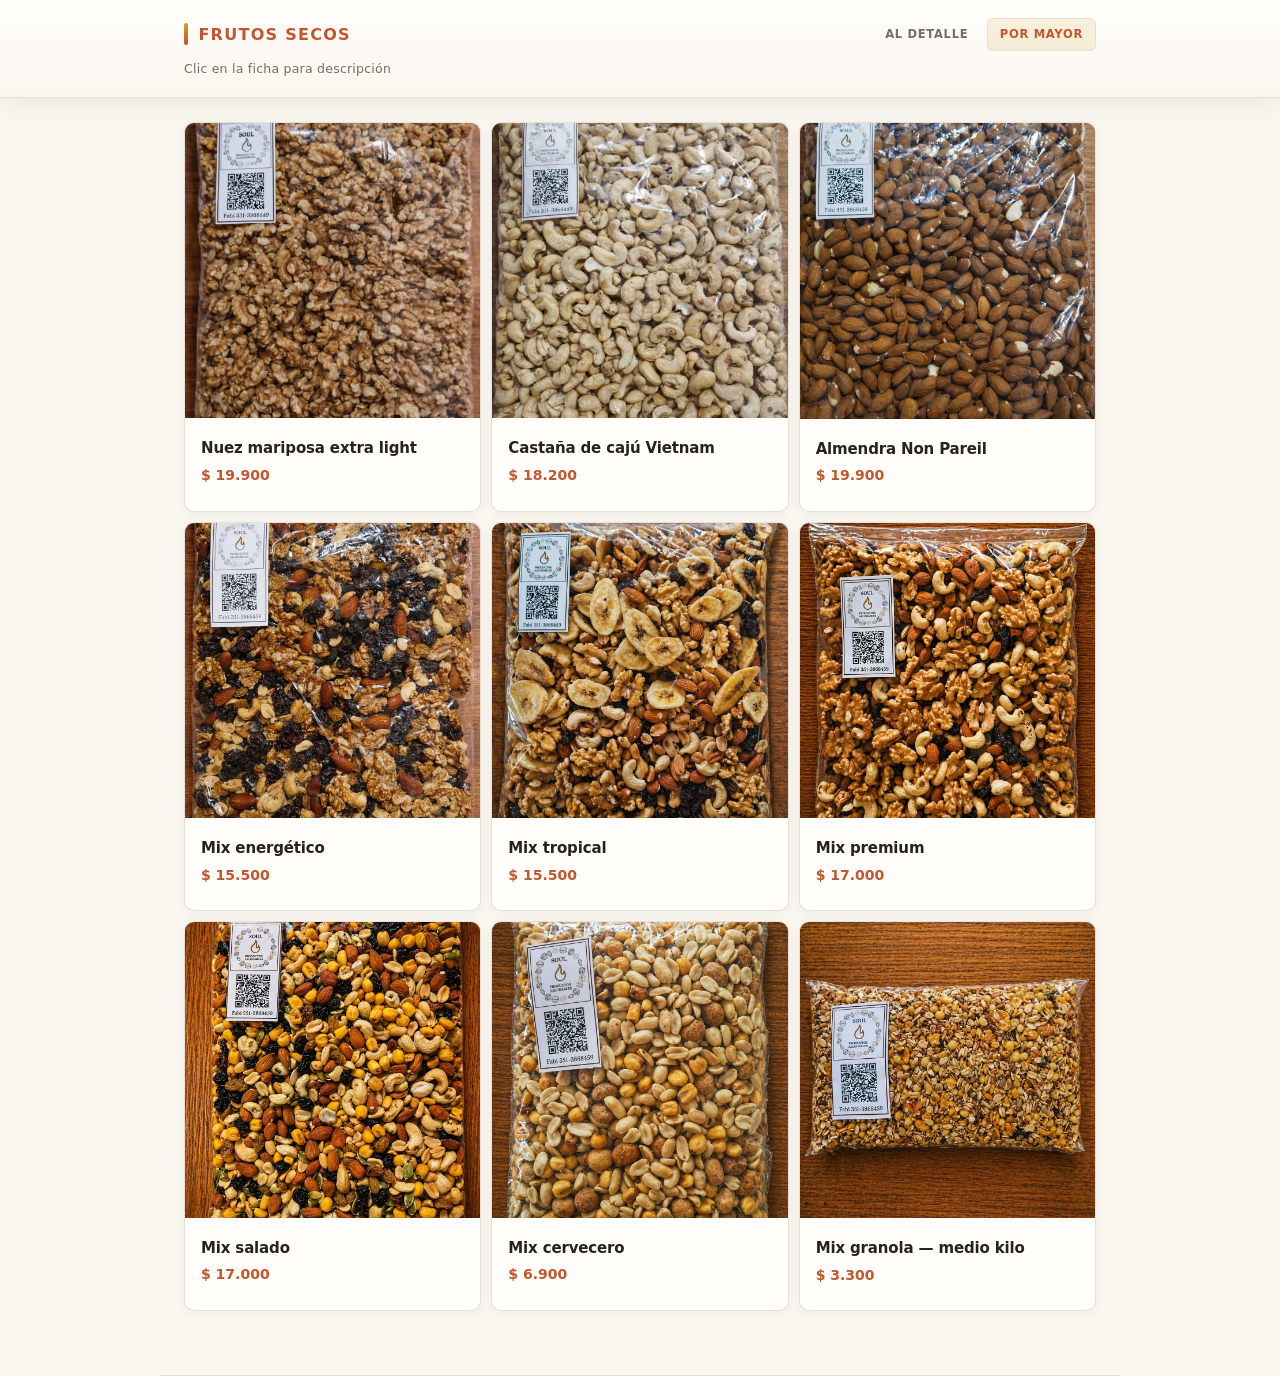
==== por-mayor.html @ 5885e84c "Catálogo minorista y por mayor: productos, precios, nav y página mayorista sin WhatsApp en cards Mad" ====
<!DOCTYPE html>
<html lang="es">
  <head>
    <meta charset="UTF-8" />
    <meta name="viewport" content="width=device-width, initial-scale=1" />
    <title>Catálogo por mayor — Frutos secos</title>
    <link rel="stylesheet" href="styles.css" />
  </head>
  <body>
    <header class="site-header">
      <div class="header-inner">
        <div class="header-brand-row">
          <div class="header-brand">
            <span class="header-mark" aria-hidden="true"></span>
            <h1>Frutos secos</h1>
          </div>
          <nav class="site-nav" aria-label="Catálogo">
            <a href="index.html" class="site-nav-link">Al detalle</a>
            <a
              href="por-mayor.html"
              class="site-nav-link is-active"
              aria-current="page"
              >Por mayor</a
            >
          </nav>
        </div>
        <p class="header-tagline">Clic en la ficha para descripción</p>
      </div>
    </header>

    <main id="catalogo" class="catalogo" aria-live="polite"></main>

    <div
      id="modal-overlay"
      class="modal-overlay"
      aria-hidden="true"
      role="dialog"
      aria-modal="true"
      aria-labelledby="modal-titulo"
    >
      <div class="modal" role="document">
        <button
          type="button"
          class="modal-cerrar"
          id="modal-cerrar"
          aria-label="Cerrar"
        >
          Cerrar
        </button>
        <img id="modal-img" class="modal-img" src="" alt="" />
        <div class="modal-contenido">
          <h2 id="modal-titulo"></h2>
          <div id="modal-precio" class="precio"></div>
          <p id="modal-desc"></p>
          <a
            id="modal-wa"
            class="btn-wa"
            href="#"
            target="_blank"
            rel="noopener noreferrer"
            >WhatsApp</a
          >
        </div>
      </div>
    </div>

    <script>
      window.CATALOGO_OPTS = { whatsappEnCard: false };
    </script>
    <script src="products-mayor.js"></script>
    <script src="app.js"></script>
  </body>
</html>
---- styles.css ----
:root {
  --bg: #faf6f0;
  --surface: #fffefb;
  --line: #e8ddd4;
  --text: #2a2218;
  --muted: #7a6c5e;
  --accent: #c2562e;
  --accent-hover: #a34725;
  --accent-soft: rgba(194, 86, 46, 0.1);
  --gold: #c9a227;
  --gold-soft: rgba(201, 162, 39, 0.14);
  --wa: #1fa855;
  --wa-hover: #198f48;
  --focus: #c2562e;
}

*,
*::before,
*::after {
  box-sizing: border-box;
}

body {
  margin: 0;
  font-family: system-ui, -apple-system, sans-serif;
  background: var(--bg);
  color: var(--text);
  line-height: 1.6;
  font-weight: 400;
  font-size: 15px;
  min-height: 100vh;
  -webkit-font-smoothing: antialiased;
}

/* Barra superior */
.site-header {
  width: 100%;
  margin: 0;
  padding: 0;
  background: linear-gradient(
    180deg,
    #fffefb 0%,
    #faf6f0 100%
  );
  border-bottom: 1px solid var(--line);
  box-shadow: 0 1px 0 rgba(255, 255, 255, 0.8) inset,
    0 8px 24px rgba(42, 34, 24, 0.06);
  position: sticky;
  top: 0;
  z-index: 50;
}

.header-inner {
  max-width: 960px;
  margin: 0 auto;
  padding: 1.1rem 1.5rem 1.15rem;
  display: flex;
  flex-direction: column;
  align-items: stretch;
  gap: 0.5rem;
}

.header-brand-row {
  display: flex;
  flex-wrap: wrap;
  align-items: center;
  justify-content: space-between;
  gap: 0.75rem 1rem;
  width: 100%;
  max-width: 100%;
}

.header-brand {
  display: flex;
  align-items: center;
  gap: 0.65rem;
}

.site-nav {
  display: flex;
  align-items: center;
  gap: 0.35rem;
  flex-shrink: 0;
}

.site-nav-link {
  padding: 0.4rem 0.75rem;
  font-size: 0.72rem;
  font-weight: 600;
  letter-spacing: 0.06em;
  text-transform: uppercase;
  text-decoration: none;
  color: var(--muted);
  border-radius: 6px;
  border: 1px solid transparent;
  transition:
    color 0.15s ease,
    background 0.15s ease,
    border-color 0.15s ease;
}

.site-nav-link:hover {
  color: var(--accent);
  background: var(--accent-soft);
}

.site-nav-link.is-active {
  color: var(--accent);
  background: var(--gold-soft);
  border-color: rgba(232, 221, 212, 0.95);
}

.header-mark {
  width: 4px;
  height: 1.35rem;
  border-radius: 2px;
  background: linear-gradient(180deg, var(--gold), var(--accent));
  flex-shrink: 0;
}

.site-header h1 {
  margin: 0;
  font-size: 1rem;
  font-weight: 700;
  letter-spacing: 0.08em;
  text-transform: uppercase;
  color: var(--accent);
  line-height: 1.2;
}

.header-tagline {
  margin: 0;
  color: var(--muted);
  font-size: 0.78rem;
  letter-spacing: 0.02em;
  max-width: 100%;
}

@media (max-width: 520px) {
  .header-brand-row {
    flex-direction: column;
    align-items: flex-start;
  }

  .site-nav {
    width: 100%;
  }

  .site-nav-link {
    flex: 1;
    text-align: center;
  }
}

.catalogo {
  max-width: 960px;
  margin: 0 auto;
  padding: 1.5rem 1.5rem 4rem;
  display: grid;
  grid-template-columns: repeat(auto-fill, minmax(240px, 1fr));
  gap: 10px;
  background: var(--bg);
  border-bottom: 1px solid var(--line);
}

.card {
  background: var(--surface);
  display: flex;
  flex-direction: column;
  cursor: pointer;
  outline: none;
  border-radius: 10px;
  overflow: hidden;
  border: 1px solid rgba(232, 221, 212, 0.9);
  box-shadow: 0 2px 12px rgba(42, 34, 24, 0.05);
  transition: background 0.2s ease, box-shadow 0.2s ease, border-color 0.2s ease;
}

.card:hover {
  background: #fff;
  border-color: var(--gold-soft);
  box-shadow: 0 6px 20px rgba(42, 34, 24, 0.08);
}

.card:focus-visible {
  outline: 2px solid var(--focus);
  outline-offset: 2px;
  z-index: 1;
}

.card-img-wrap {
  aspect-ratio: 1;
  background: linear-gradient(145deg, #f0e4d8 0%, #e8d9c8 100%);
  overflow: hidden;
}

.card-img-wrap img {
  width: 100%;
  height: 100%;
  object-fit: cover;
  display: block;
  transition: transform 0.35s ease;
}

.card:hover .card-img-wrap img {
  transform: scale(1.04);
}

.card-body {
  padding: 1.25rem 1rem 1.5rem;
  display: flex;
  flex-direction: column;
  flex: 1;
  gap: 0.35rem;
}

.card h2 {
  margin: 0;
  font-size: 0.9375rem;
  font-weight: 600;
  line-height: 1.35;
  letter-spacing: -0.01em;
  color: var(--text);
}

.precio {
  font-size: 0.875rem;
  color: var(--accent);
  font-weight: 600;
  font-variant-numeric: tabular-nums;
}

.btn-wa {
  margin-top: 1rem;
  display: inline-flex;
  align-items: center;
  justify-content: center;
  gap: 0.35rem;
  padding: 0.55rem 0.75rem;
  background: var(--wa);
  color: #fff;
  text-decoration: none;
  font-size: 0.6875rem;
  font-weight: 600;
  letter-spacing: 0.07em;
  text-transform: uppercase;
  border: none;
  border-radius: 6px;
  cursor: pointer;
  transition: background 0.2s ease, transform 0.15s ease;
}

.btn-wa:hover {
  background: var(--wa-hover);
  transform: translateY(-1px);
}

.btn-wa:focus-visible {
  outline: 2px solid var(--focus);
  outline-offset: 2px;
}

/* Modal */
.modal-overlay {
  position: fixed;
  inset: 0;
  background: rgba(42, 34, 24, 0.35);
  backdrop-filter: blur(6px);
  -webkit-backdrop-filter: blur(6px);
  display: flex;
  align-items: flex-start;
  justify-content: center;
  padding: 0;
  z-index: 100;
  opacity: 0;
  visibility: hidden;
  transition: opacity 0.2s ease, visibility 0.2s ease;
  overflow-y: auto;
}

.modal-overlay.abierto {
  opacity: 1;
  visibility: visible;
}

.modal {
  background: var(--surface);
  width: 100%;
  max-width: 420px;
  min-height: 100%;
  position: relative;
  border-left: 1px solid var(--line);
  border-right: 1px solid var(--line);
  box-shadow: 0 0 0 1px rgba(194, 86, 46, 0.08);
}

@media (min-width: 440px) {
  .modal-overlay {
    align-items: center;
    padding: 2rem 1rem;
  }

  .modal {
    min-height: auto;
    max-height: min(90vh, 720px);
    overflow: auto;
    border: 1px solid var(--line);
    border-radius: 12px;
    box-shadow:
      0 24px 48px rgba(42, 34, 24, 0.12),
      0 0 0 1px rgba(194, 86, 46, 0.06);
  }

  .modal-img {
    border-radius: 12px 12px 0 0;
  }
}

.modal-cerrar {
  position: absolute;
  top: 0.75rem;
  right: 0.75rem;
  z-index: 2;
  padding: 0.4rem 0.65rem;
  border: none;
  background: rgba(255, 254, 251, 0.92);
  font-size: 0.6875rem;
  font-weight: 600;
  letter-spacing: 0.06em;
  text-transform: uppercase;
  cursor: pointer;
  color: var(--accent);
  border-radius: 6px;
  box-shadow: 0 2px 12px rgba(42, 34, 24, 0.08);
  transition: color 0.15s ease, background 0.15s ease;
}

.modal-cerrar:hover {
  color: var(--accent-hover);
  background: #fff;
}

.modal-img {
  width: 100%;
  aspect-ratio: 1;
  object-fit: cover;
  display: block;
  border-bottom: 1px solid var(--line);
}

.modal-contenido {
  padding: 1.5rem 1.25rem 2rem;
  background: linear-gradient(180deg, var(--surface) 0%, #fff9f4 100%);
}

.modal-contenido h2 {
  margin: 0 0 0.75rem;
  font-size: 1rem;
  font-weight: 600;
  line-height: 1.35;
  letter-spacing: -0.01em;
  padding-right: 0;
  color: var(--text);
}

.modal-contenido .precio {
  margin-bottom: 1.25rem;
  font-size: 0.9375rem;
  color: var(--accent);
  font-weight: 600;
}

.modal-contenido p {
  margin: 0;
  color: var(--muted);
  font-size: 0.875rem;
  line-height: 1.65;
  white-space: pre-wrap;
}

.modal-contenido .btn-wa {
  margin-top: 1.75rem;
  width: 100%;
  border-top: none;
  padding-top: 0.55rem;
}
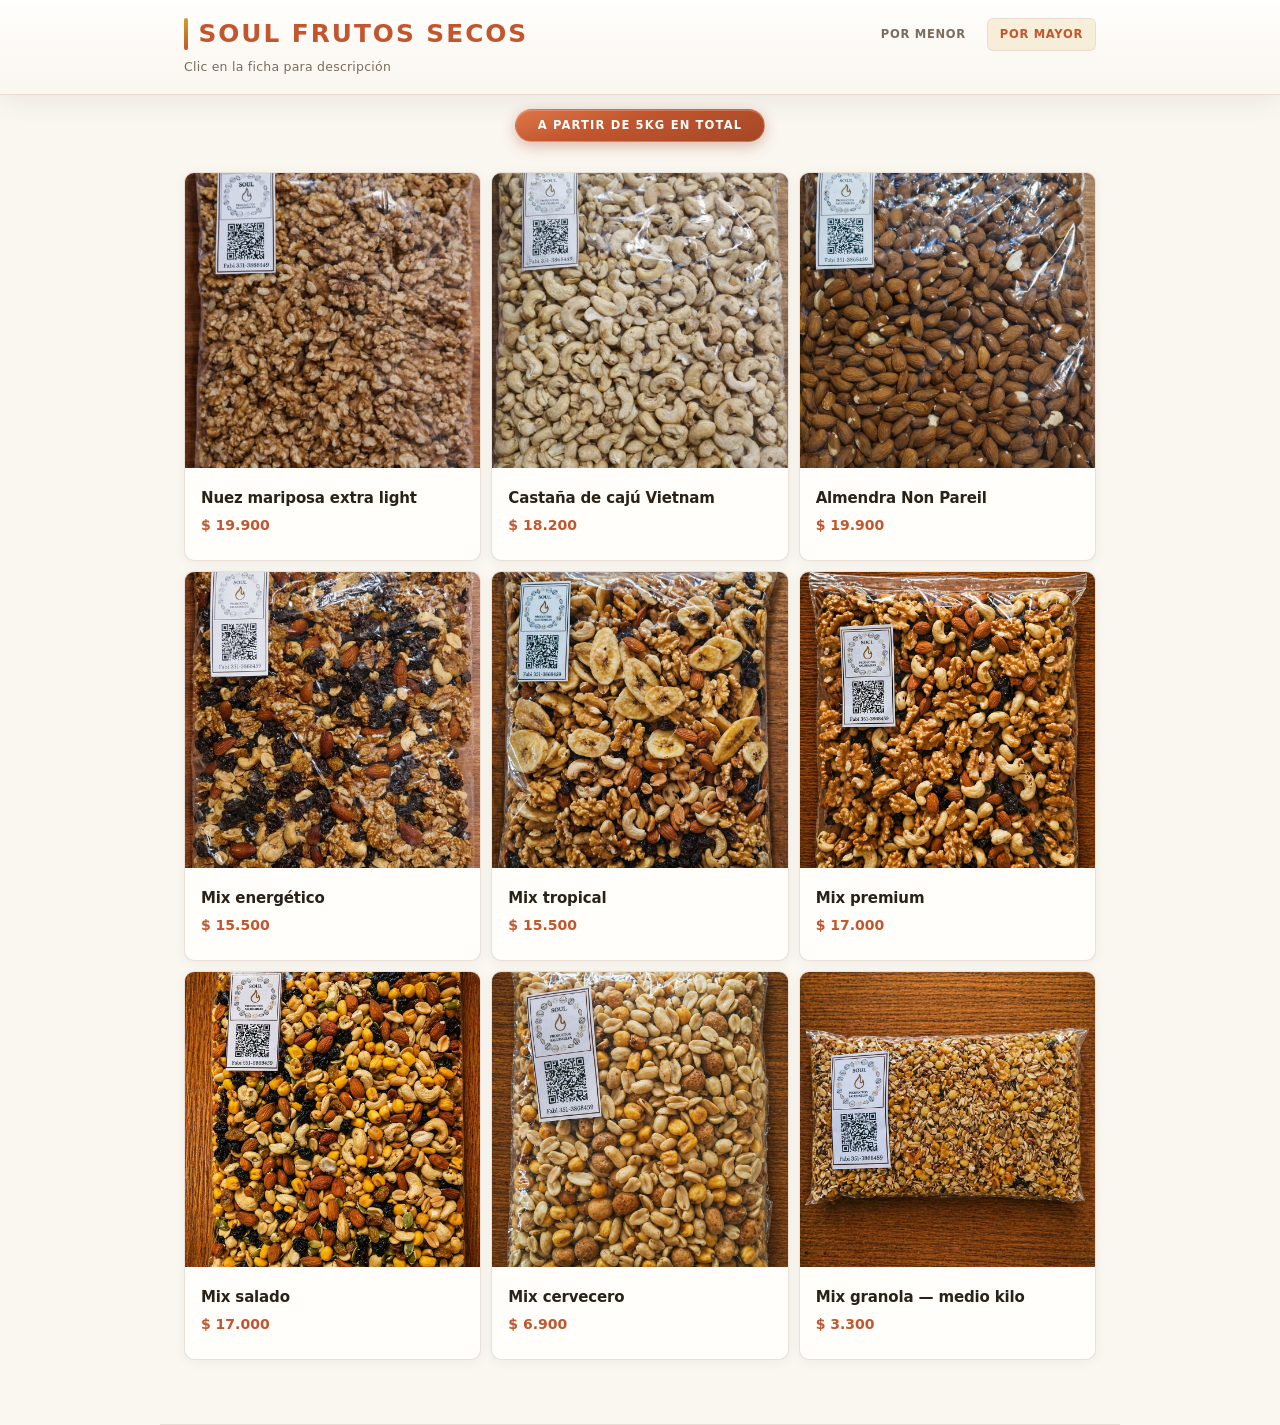
==== commit 9808a4b0: "Header Soul, navegación por menor/mayor, etiqueta naranja bajo el header Made-with: Cursor" ====
--- a/por-mayor.html
+++ b/por-mayor.html
@@ -12,21 +12,27 @@
         <div class="header-brand-row">
           <div class="header-brand">
             <span class="header-mark" aria-hidden="true"></span>
-            <h1>Frutos secos</h1>
+            <h1>Soul frutos secos</h1>
           </div>
-          <nav class="site-nav" aria-label="Catálogo">
-            <a href="index.html" class="site-nav-link">Al detalle</a>
-            <a
-              href="por-mayor.html"
-              class="site-nav-link is-active"
-              aria-current="page"
-              >Por mayor</a
-            >
-          </nav>
+          <div class="header-nav-block">
+            <nav class="site-nav" aria-label="Catálogo">
+              <a href="index.html" class="site-nav-link">Por menor</a>
+              <a
+                href="por-mayor.html"
+                class="site-nav-link is-active"
+                aria-current="page"
+                >Por mayor</a
+              >
+            </nav>
+          </div>
         </div>
         <p class="header-tagline">Clic en la ficha para descripción</p>
       </div>
     </header>
+
+    <div class="catalogo-label-wrap">
+      <p class="catalogo-label">A partir de 5kg en total</p>
+    </div>
 
     <main id="catalogo" class="catalogo" aria-live="polite"></main>
 
--- a/styles.css
+++ b/styles.css
@@ -76,10 +76,20 @@
   gap: 0.65rem;
 }
 
+.header-nav-block {
+  display: flex;
+  flex-direction: column;
+  align-items: stretch;
+  flex-shrink: 0;
+  min-width: min(100%, 220px);
+}
+
 .site-nav {
   display: flex;
   align-items: center;
-  gap: 0.35rem;
+  justify-content: space-between;
+  gap: 0.5rem;
+  width: 100%;
   flex-shrink: 0;
 }
 
@@ -112,7 +122,7 @@
 
 .header-mark {
   width: 4px;
-  height: 1.35rem;
+  height: 2rem;
   border-radius: 2px;
   background: linear-gradient(180deg, var(--gold), var(--accent));
   flex-shrink: 0;
@@ -120,7 +130,7 @@
 
 .site-header h1 {
   margin: 0;
-  font-size: 1rem;
+  font-size: clamp(1.2rem, 2.8vw, 1.55rem);
   font-weight: 700;
   letter-spacing: 0.08em;
   text-transform: uppercase;
@@ -134,6 +144,41 @@
   font-size: 0.78rem;
   letter-spacing: 0.02em;
   max-width: 100%;
+  line-height: 1.35;
+}
+
+/* Etiqueta bajo el header, sobre el catálogo */
+.catalogo-label-wrap {
+  max-width: 960px;
+  margin: 0 auto;
+  padding: 0.85rem 1.5rem 0.35rem;
+  display: flex;
+  justify-content: center;
+  align-items: center;
+}
+
+.catalogo-label {
+  margin: 0;
+  padding: 0.5rem 1.35rem;
+  max-width: 100%;
+  text-align: center;
+  font-size: 0.72rem;
+  font-weight: 700;
+  letter-spacing: 0.1em;
+  text-transform: uppercase;
+  color: #fffefb;
+  line-height: 1.35;
+  background: linear-gradient(
+    165deg,
+    #e0784a 0%,
+    var(--accent) 42%,
+    #a34725 100%
+  );
+  border-radius: 999px;
+  border: 1px solid rgba(255, 255, 255, 0.22);
+  box-shadow:
+    0 1px 0 rgba(255, 255, 255, 0.2) inset,
+    0 4px 14px rgba(162, 71, 37, 0.35);
 }
 
 @media (max-width: 520px) {
@@ -142,13 +187,23 @@
     align-items: flex-start;
   }
 
+  .header-nav-block {
+    width: 100%;
+    min-width: 0;
+  }
+
   .site-nav {
     width: 100%;
   }
 
   .site-nav-link {
-    flex: 1;
+    flex: 0 1 auto;
     text-align: center;
+  }
+
+  .catalogo-label-wrap {
+    padding-left: 1.25rem;
+    padding-right: 1.25rem;
   }
 }
 
